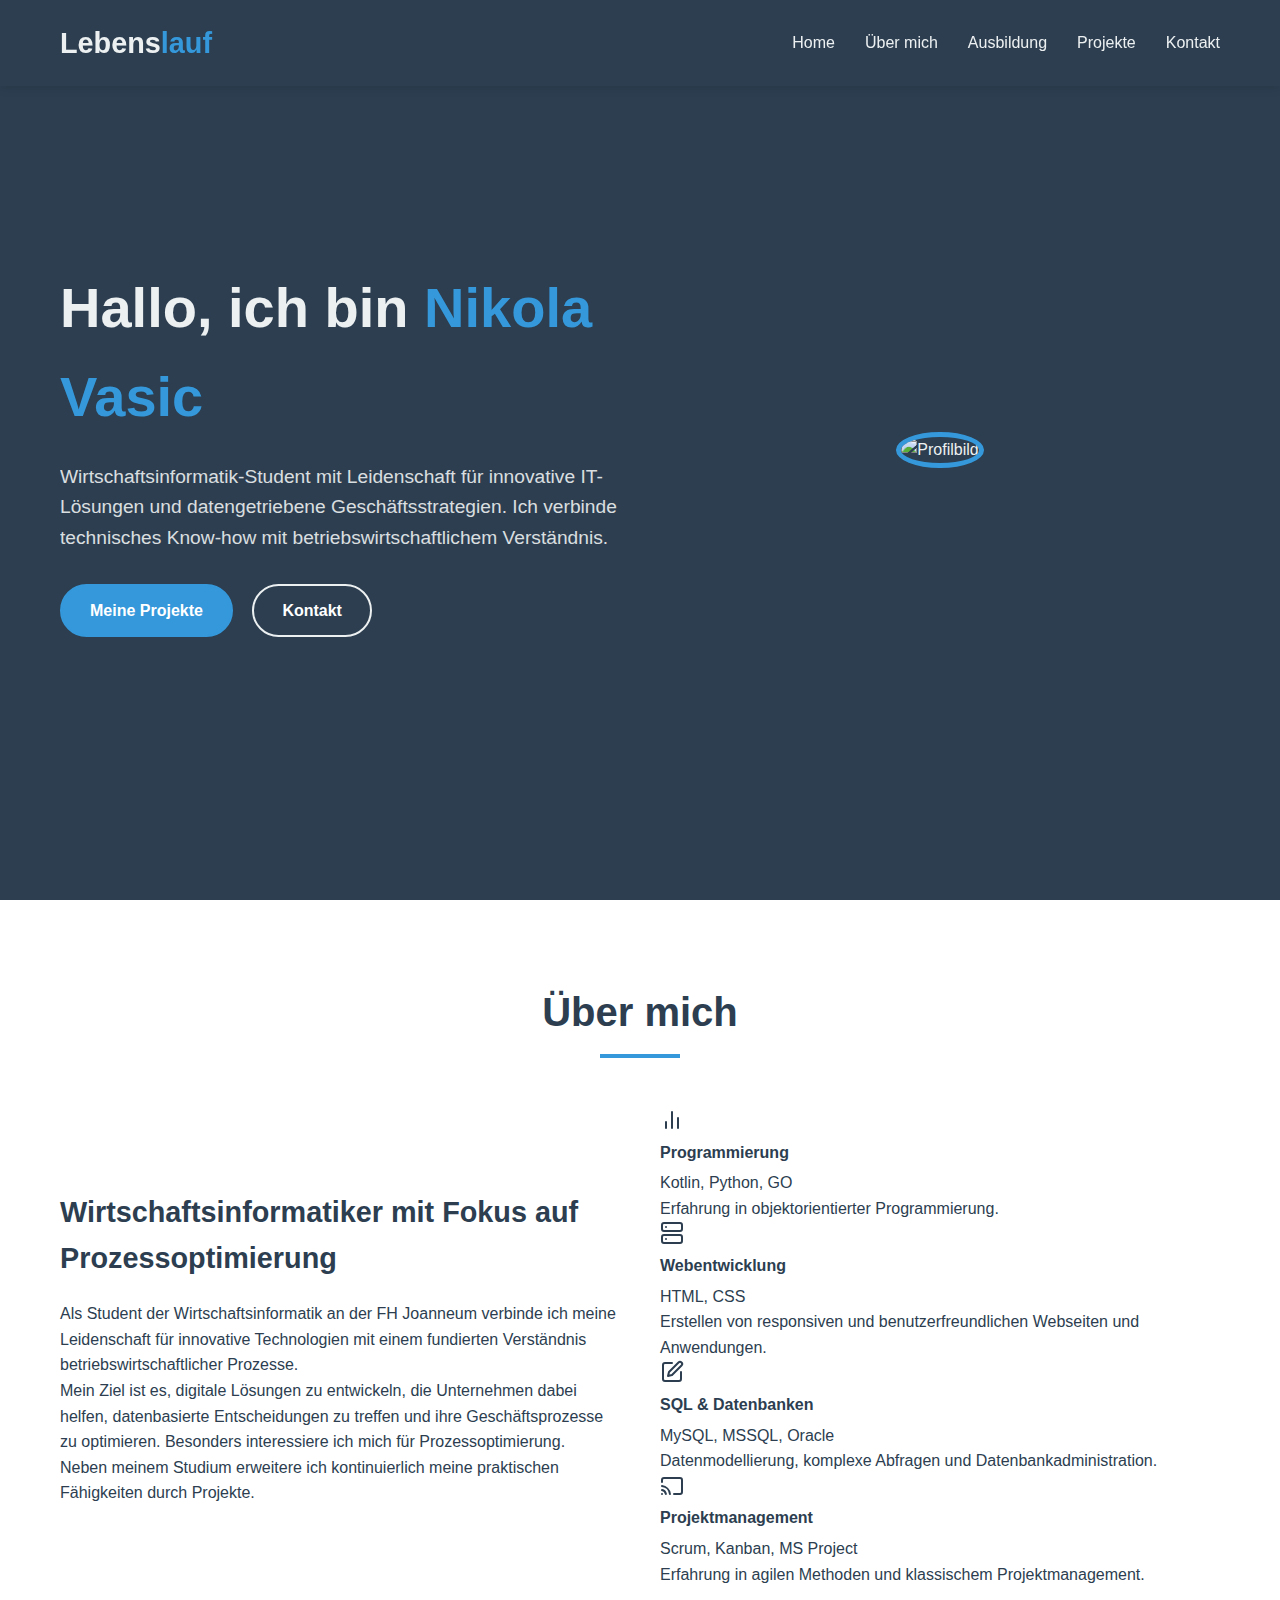
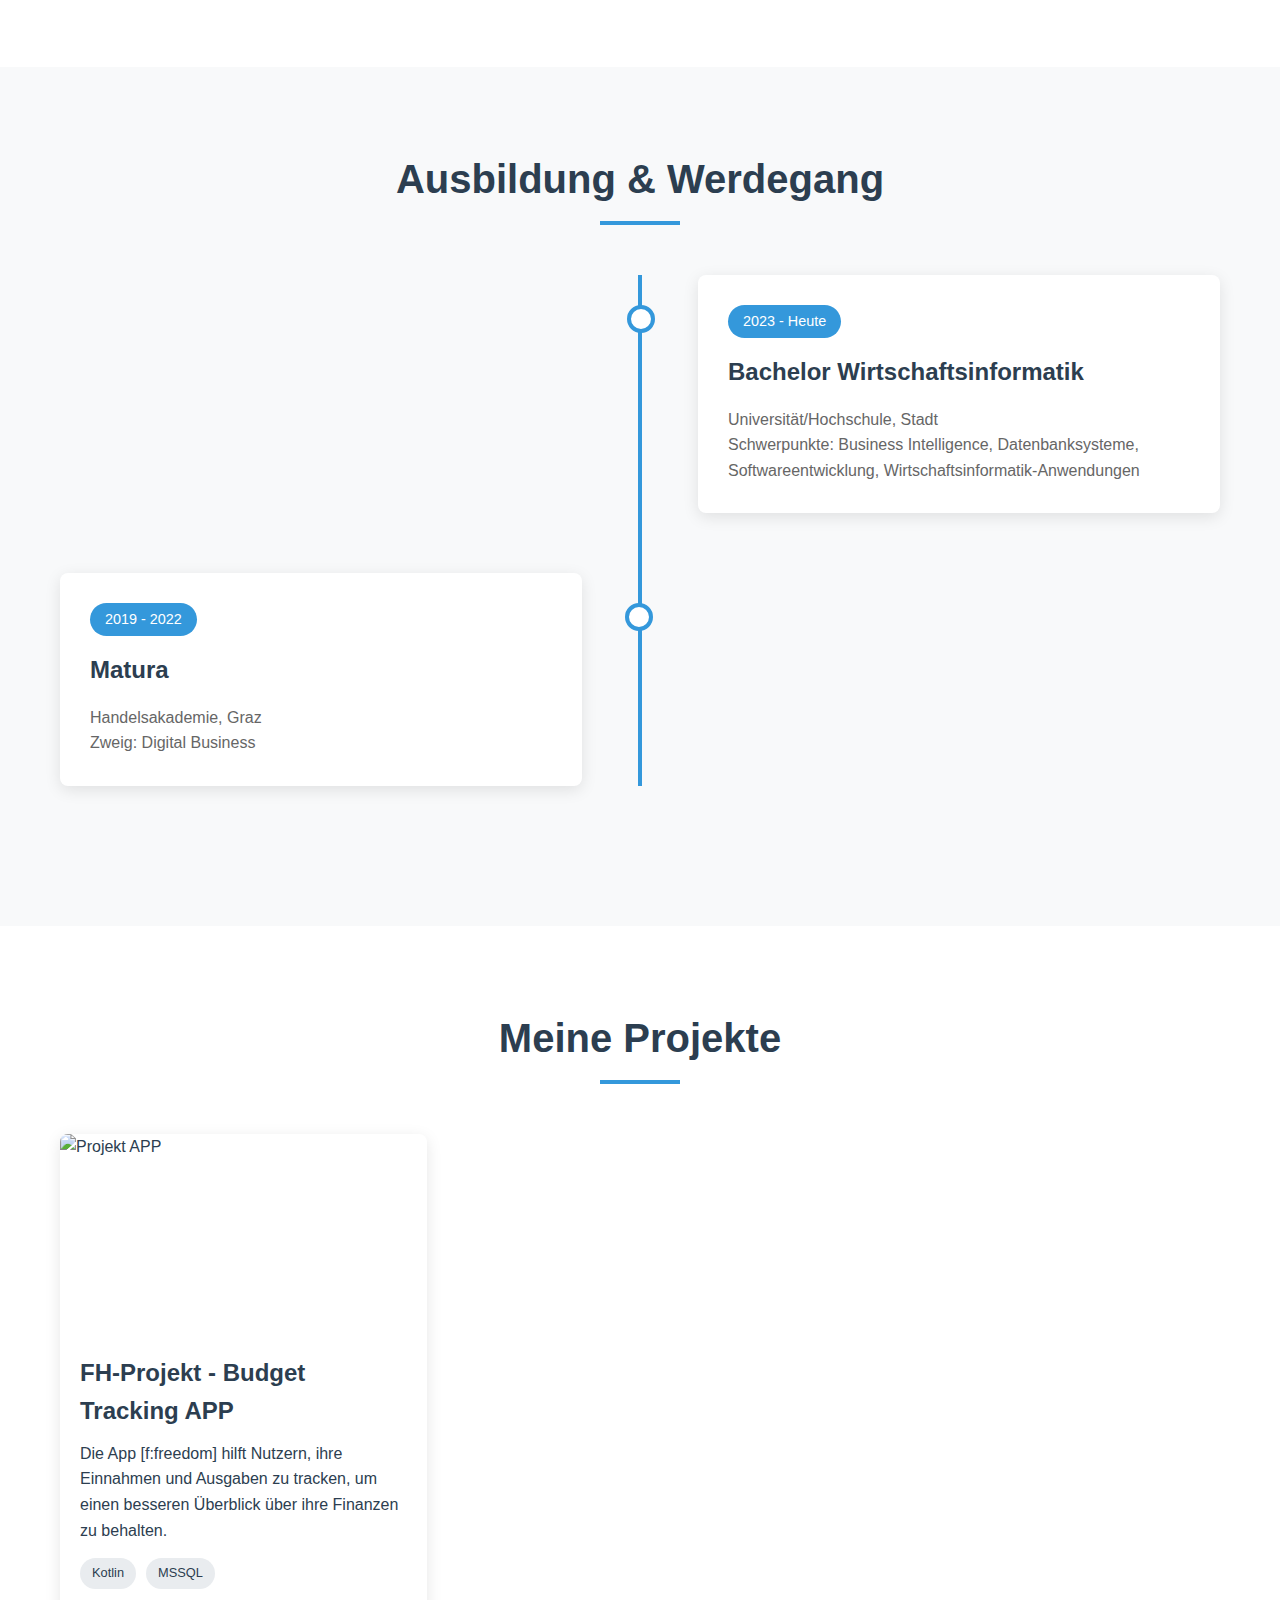
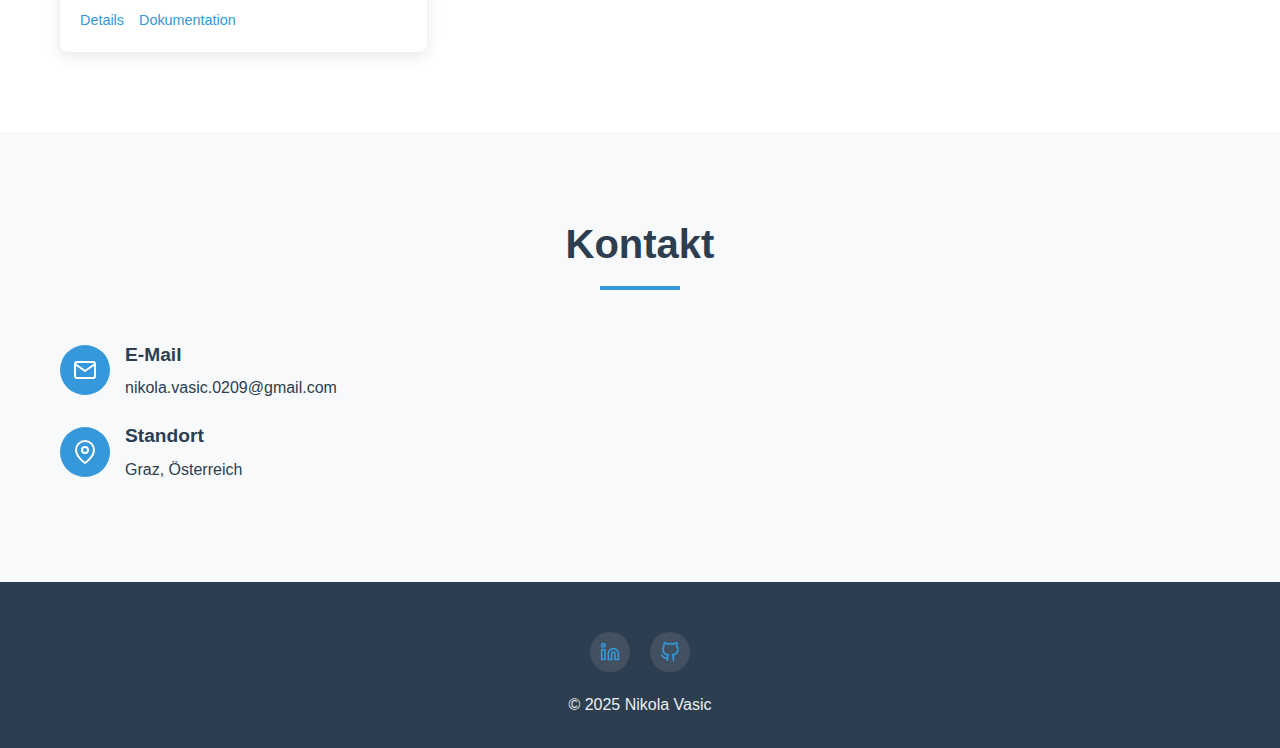
==== index.html @ 1c7de9d7 "Rename CV.html to index.html" ====
<!DOCTYPE html>
<html lang="de">
<head>
    <meta charset="UTF-8">
    <meta name="viewport" content="width=device-width, initial-scale=1.0">
    <title>Mein Portfolio | Wirtschaftsinformatik</title>
    <link rel="stylesheet" href="styles.css">
</head>
<body>
    <!-- Header und Navigation -->
    <header id="header">
        <div class="container">
            <nav>
                <div class="logo">Lebens<span>lauf</span></div>
                <ul class="nav-links">
                    <li><a href="#home">Home</a></li>
                    <li><a href="#about">Über mich</a></li>
                    <li><a href="#education">Ausbildung</a></li>
                    <li><a href="#projects">Projekte</a></li>
                    <li><a href="#contact">Kontakt</a></li>
                </ul>
            </nav>
        </div>
    </header>

    <!-- Home/Hero Sektion -->
    <section id="home" class="section">
        <div class="container">
            <div class="hero-content">
                <div class="hero-text">
                    <h1>Hallo, ich bin <span>Nikola Vasic</span></h1>
                    <p>Wirtschaftsinformatik-Student mit Leidenschaft für innovative IT-Lösungen und datengetriebene Geschäftsstrategien. Ich verbinde technisches Know-how mit betriebswirtschaftlichem Verständnis.</p>
                    <div class="hero-buttons">
                        <a href="#projects" class="btn">Meine Projekte</a>
                        <a href="#contact" class="btn btn-secondary">Kontakt</a>
                    </div>
                </div>
                <div class="hero-image">
                    <img src="/api/placeholder/400/400" alt="Profilbild">
                </div>
            </div>
        </div>
    </section>

    <!-- Über mich Sektion -->
    <section id="about" class="section">
        <div class="container">
            <h2 class="section-title">Über mich</h2>
            <div class="about-content">
                <div class="about-text">
                    <h3>Wirtschaftsinformatiker mit Fokus auf Prozessoptimierung</h3>
                    <p>Als Student der Wirtschaftsinformatik an der FH Joanneum verbinde ich meine Leidenschaft für innovative Technologien mit einem fundierten Verständnis betriebswirtschaftlicher Prozesse.</p>
                    <p>Mein Ziel ist es, digitale Lösungen zu entwickeln, die Unternehmen dabei helfen, datenbasierte Entscheidungen zu treffen und ihre Geschäftsprozesse zu optimieren. Besonders interessiere ich mich für Prozessoptimierung.</p>
                    <p>Neben meinem Studium erweitere ich kontinuierlich meine praktischen Fähigkeiten durch Projekte.</p>
                </div>
                <div class="about-skills">
                    <div class="skills-grid">
                        <div class="skill-card">
                            <div class="skill-icon">
                                <svg xmlns="http://www.w3.org/2000/svg" width="24" height="24" viewBox="0 0 24 24" fill="none" stroke="currentColor" stroke-width="2" stroke-linecap="round" stroke-linejoin="round"><path d="M18 20V10"></path><path d="M12 20V4"></path><path d="M6 20v-6"></path></svg>
                            </div>
                            <h4 class="skill-name">Programmierung</h4>
                            <p class="skill-description">Kotlin, Python, GO<br>Erfahrung in objektorientierter Programmierung.</p>
                        </div>                        
                        <div class="skill-card">
                            <div class="skill-icon">
                                <svg xmlns="http://www.w3.org/2000/svg" width="24" height="24" viewBox="0 0 24 24" fill="none" stroke="currentColor" stroke-width="2" stroke-linecap="round" stroke-linejoin="round"><rect x="2" y="2" width="20" height="8" rx="2" ry="2"></rect><rect x="2" y="14" width="20" height="8" rx="2" ry="2"></rect><line x1="6" y1="6" x2="6.01" y2="6"></line><line x1="6" y1="18" x2="6.01" y2="18"></line></svg>
                            </div>
                            <h4 class="skill-name">Webentwicklung</h4>
                            <p class="skill-description">HTML, CSS<br>Erstellen von responsiven und benutzerfreundlichen Webseiten und Anwendungen.</p>
                        </div>
                        <div class="skill-card">
                            <div class="skill-icon">
                                <svg xmlns="http://www.w3.org/2000/svg" width="24" height="24" viewBox="0 0 24 24" fill="none" stroke="currentColor" stroke-width="2" stroke-linecap="round" stroke-linejoin="round"><path d="M12 3H5a2 2 0 0 0-2 2v14a2 2 0 0 0 2 2h14a2 2 0 0 0 2-2v-7"></path><path d="M18.5 2.5a2.121 2.121 0 0 1 3 3L12 15l-4 1 1-4 9.5-9.5z"></path></svg>
                            </div>
                            <h4 class="skill-name">SQL & Datenbanken</h4>
                            <p class="skill-description">MySQL, MSSQL, Oracle<br>Datenmodellierung, komplexe Abfragen und Datenbankadministration.</p>
                        </div>                        
                        <div class="skill-card">
                            <div class="skill-icon">
                                <svg xmlns="http://www.w3.org/2000/svg" width="24" height="24" viewBox="0 0 24 24" fill="none" stroke="currentColor" stroke-width="2" stroke-linecap="round" stroke-linejoin="round"><path d="M2 16.1A5 5 0 0 1 5.9 20M2 12.05A9 9 0 0 1 9.95 20M2 8V6a2 2 0 0 1 2-2h16a2 2 0 0 1 2 2v12a2 2 0 0 1-2 2h-6"></path><line x1="2" y1="20" x2="2.01" y2="20"></line></svg>
                            </div>
                            <h4 class="skill-name">Projektmanagement</h4>
                            <p class="skill-description">Scrum, Kanban, MS Project<br>Erfahrung in agilen Methoden und klassischem Projektmanagement.</p>
                        </div>
                    </div>
                </div>
            </div>
        </div>
    </section>

    <!-- Ausbildung Sektion -->
    <section id="education" class="section">
        <div class="container">
            <h2 class="section-title">Ausbildung & Werdegang</h2>
            <div class="timeline">
                <div class="timeline-item">
                    <div class="timeline-content">
                        <span class="timeline-date">2023 - Heute</span>
                        <h3 class="timeline-title">Bachelor Wirtschaftsinformatik</h3>
                        <p class="timeline-description">Universität/Hochschule, Stadt</p>
                        <p class="timeline-description">Schwerpunkte: Business Intelligence, Datenbanksysteme, Softwareentwicklung, Wirtschaftsinformatik-Anwendungen</p>
                    </div>
                </div>
                <div class="timeline-item">
                    <div class="timeline-content">
                        <span class="timeline-date">2019 - 2022</span>
                        <h3 class="timeline-title">Matura</h3>
                        <p class="timeline-description">Handelsakademie, Graz</p>
                        <p class="timeline-description">Zweig: Digital Business</p>
                    </div>
                </div>
            </div>
        </div>
    </section>

    <!-- Projekte Sektion -->
    <section id="projects" class="section">
        <div class="container">
            <h2 class="section-title">Meine Projekte</h2>
            <div class="projects-grid">
                <div class="project-card">
                    <div class="project-image">
                        <img src="/Users/vaske/Desktop/Bewerbung/Logo_f_freedom.svg" alt="Projekt APP">
                    </div>
                    <div class="project-details">
                        <h3> FH-Projekt - Budget Tracking APP </h3>
                        <p>Die App [f:freedom] hilft Nutzern, ihre Einnahmen und Ausgaben zu tracken, um einen besseren Überblick über ihre Finanzen zu behalten.</p>
                        <div class="project-tags">
                            <span class="project-tag">Kotlin</span>
                            <span class="project-tag">MSSQL</span>
                        </div>
                        <div class="project-links">
                            <a href="#">Details</a>
                            <a href="#">Dokumentation</a>
                        </div>
                    </div>
                </div>
            </div>
        </div>
    </section>

    <!-- Kontakt Sektion -->
    <section id="contact" class="section">
        <div class="container">
            <h2 class="section-title">Kontakt</h2>
            <div class="contact-content">
                <div class="contact-info">
                    <div class="contact-item">
                        <div class="contact-icon">
                            <svg xmlns="http://www.w3.org/2000/svg" width="24" height="24" viewBox="0 0 24 24" fill="none" stroke="currentColor" stroke-width="2" stroke-linecap="round" stroke-linejoin="round"><path d="M4 4h16c1.1 0 2 .9 2 2v12c0 1.1-.9 2-2 2H4c-1.1 0-2-.9-2-2V6c0-1.1.9-2 2-2z"></path><polyline points="22,6 12,13 2,6"></polyline></svg>
                        </div>
                        <div class="contact-details">
                            <h3>E-Mail</h3>
                            <p>nikola.vasic.0209@gmail.com</p>
                        </div>
                    </div>
                    <div class="contact-item">
                        <div class="contact-icon">
                            <svg xmlns="http://www.w3.org/2000/svg" width="24" height="24" viewBox="0 0 24 24" fill="none" stroke="currentColor" stroke-width="2" stroke-linecap="round" stroke-linejoin="round"><path d="M21 10c0 7-9 13-9 13s-9-6-9-13a9 9 0 0 1 18 0z"></path><circle cx="12" cy="10" r="3"></circle></svg>
                        </div>
                        <div class="contact-details">
                            <h3>Standort</h3>
                            <p>Graz, Österreich</p>
                        </div>
                    </div>
                </div>
            </div>
        </div>
    </section>
</body>
    <!-- Footer -->
    <footer>
        <div class="container">
            <div class="social-links">
                <a href="#" class="social-link">
                    <svg xmlns="https://www.linkedin.com/in/nikola-vasic-2881152a1/" width="20" height="20" viewBox="0 0 24 24" fill="none" stroke="currentColor" stroke-width="2" stroke-linecap="round" stroke-linejoin="round"><path d="M16 8a6 6 0 0 1 6 6v7h-4v-7a2 2 0 0 0-2-2 2 2 0 0 0-2 2v7h-4v-7a6 6 0 0 1 6-6z"></path><rect x="2" y="9" width="4" height="12"></rect><circle cx="4" cy="4" r="2"></circle></svg>
                </a>
                <a href="#" class="social-link">
                    <svg xmlns="https://github.com/Vaske4" width="20" height="20" viewBox="0 0 24 24" fill="none" stroke="currentColor" stroke-width="2" stroke-linecap="round" stroke-linejoin="round"><path d="M9 19c-5 1.5-5-2.5-7-3m14 6v-3.87a3.37 3.37 0 0 0-.94-2.61c3.14-.35 6.44-1.54 6.44-7A5.44 5.44 0 0 0 20 4.77 5.07 5.07 0 0 0 19.91 1S18.73.65 16 2.48a13.38 13.38 0 0 0-7 0C6.27.65 5.09 1 5.09 1A5.07 5.07 0 0 0 5 4.77a5.44 5.44 0 0 0-1.5 3.78c0 5.42 3.3 6.61 6.44 7A3.37 3.37 0 0 0 9 18.13V22"></path></svg>
                </a>
            </div>
            <p>&copy; 2025 Nikola Vasic</p>
        </div>
    </footer>
</html>
---- styles.css ----
/* Globale Variablen */
:root {
    --primary-color: #3498db;
    --secondary-color: #2c3e50;
    --accent-color: #e74c3c;
    --light-color: #ecf0f1;
    --dark-color: #2c3e50;
    --font-main: 'Segoe UI', Tahoma, Geneva, Verdana, sans-serif;
}

/* Reset und Basis-Styling */
* {
    margin: 0;
    padding: 0;
    box-sizing: border-box;
}

html {
    scroll-behavior: smooth;
}

body {
    font-family: var(--font-main);
    line-height: 1.6;
    color: var(--dark-color);
    background-color: var(--light-color);
}

a {
    text-decoration: none;
    color: var(--primary-color);
    transition: color 0.3s;
}

a:hover {
    color: var(--accent-color);
}

.container {
    max-width: 1200px;
    margin: 0 auto;
    padding: 0 20px;
}

.section {
    padding: 80px 0;
}

.section-title {
    text-align: center;
    margin-bottom: 50px;
    font-size: 2.5rem;
    color: var(--secondary-color);
    position: relative;
}

.section-title:after {
    content: '';
    display: block;
    width: 80px;
    height: 4px;
    background-color: var(--primary-color);
    margin: 10px auto;
}

/* Header und Navigation */
header {
    position: fixed;
    width: 100%;
    top: 0;
    z-index: 1000;
    background-color: var(--secondary-color);
    box-shadow: 0 2px 10px rgba(0, 0, 0, 0.1);
    transition: all 0.3s ease;
}

header.scrolled {
    padding: 10px 0;
    background-color: rgba(44, 62, 80, 0.95);
}

nav {
    display: flex;
    justify-content: space-between;
    align-items: center;
    padding: 20px 0;
}

.logo {
    font-size: 1.8rem;
    font-weight: 700;
    color: var(--light-color);
}

.logo span {
    color: var(--primary-color);
}

.nav-links {
    display: flex;
    list-style: none;
}

.nav-links li {
    margin-left: 30px;
}

.nav-links a {
    color: var(--light-color);
    font-weight: 500;
    position: relative;
}

.nav-links a:after {
    content: '';
    position: absolute;
    width: 0;
    height: 2px;
    bottom: -5px;
    left: 0;
    background-color: var(--primary-color);
    transition: width 0.3s;
}

.nav-links a:hover:after {
    width: 100%;
}

/* Hero/Home Section */
#home {
    height: 100vh;
    display: flex;
    align-items: center;
    padding-top: 80px;
    background: linear-gradient(135deg, var(--secondary-color) 0%, var(--dark-color) 100%);
    color: var(--light-color);
}

.hero-content {
    display: flex;
    align-items: center;
    justify-content: space-between;
}

.hero-text {
    flex: 1;
    padding-right: 40px;
}

.hero-image {
    flex: 1;
    text-align: center;
}

.hero-image img {
    max-width: 100%;
    border-radius: 50%;
    border: 5px solid var(--primary-color);
}

.hero-text h1 {
    font-size: 3.5rem;
    margin-bottom: 20px;
}

.hero-text p {
    font-size: 1.2rem;
    margin-bottom: 30px;
    opacity: 0.9;
}

.hero-text h1 span {
    color: var(--primary-color);
}

.btn {
    display: inline-block;
    padding: 12px 28px;
    background-color: var(--primary-color);
    color: white;
    border-radius: 30px;
    font-weight: 600;
    transition: all 0.3s;
    border: 2px solid var(--primary-color);
}

.btn:hover {
    background-color: transparent;
    color: var(--primary-color);
}

.btn-secondary {
    background-color: transparent;
    border: 2px solid var(--light-color);
    margin-left: 15px;
}

.btn-secondary:hover {
    background-color: var(--light-color);
    color: var(--secondary-color);
}

/* Über mich */
#about {
    background-color: white;
}

.about-content {
    display: flex;
    align-items: center;
    gap: 40px;
}

.about-text {
    flex: 1;
}

.about-skills {
    flex: 1;
}

.about-text h3 {
    font-size: 1.8rem;
    margin-bottom: 20px;
    color: var(--secondary-color);
}

.skill-item {
    margin-bottom: 20px;
}

.skill-name {
    display: flex;
    justify-content: space-between;
    margin-bottom: 5px;
}

.skill-bar {
    height: 10px;
    background-color: #e9ecef;
    border-radius: 5px;
    overflow: hidden;
}

.skill-progress {
    height: 100%;
    background-color: var(--primary-color);
    border-radius: 5px;
}

/* Ausbildung */
#education {
    background-color: #f8f9fa;
}

.timeline {
    position: relative;
}

.timeline:before {
    content: '';
    position: absolute;
    top: 0;
    left: 50%;
    transform: translateX(-50%);
    width: 4px;
    height: 100%;
    background-color: var(--primary-color);
}

.timeline-item {
    position: relative;
    margin-bottom: 60px;
}

.timeline-content {
    position: relative;
    width: 45%;
    padding: 30px;
    background-color: white;
    border-radius: 8px;
    box-shadow: 0 4px 16px rgba(0, 0, 0, 0.1);
}

.timeline-item:nth-child(odd) .timeline-content {
    margin-left: auto;
}

.timeline-item:before {
    content: '';
    position: absolute;
    top: 30px;
    width: 20px;
    height: 20px;
    background-color: white;
    border: 4px solid var(--primary-color);
    border-radius: 50%;
    z-index: 1;
}

.timeline-item:nth-child(odd):before {
    left: calc(50% - 13px);
}

.timeline-item:nth-child(even):before {
    right: calc(50% - 13px);
}

.timeline-date {
    display: inline-block;
    padding: 5px 15px;
    background-color: var(--primary-color);
    color: white;
    border-radius: 20px;
    font-size: 0.9rem;
    margin-bottom: 15px;
}

.timeline-title {
    font-size: 1.5rem;
    margin-bottom: 15px;
    color: var(--secondary-color);
}

.timeline-description {
    color: #666;
}

/* Projekte */
#projects {
    background-color: white;
}

.projects-grid {
    display: grid;
    grid-template-columns: repeat(auto-fill, minmax(350px, 1fr));
    gap: 30px;
}

.project-card {
    background-color: white;
    border-radius: 8px;
    overflow: hidden;
    box-shadow: 0 4px 16px rgba(0, 0, 0, 0.1);
    transition: transform 0.3s ease;
}

.project-card:hover {
    transform: translateY(-10px);
}

.project-image {
    width: 100%;
    height: 200px;
    overflow: hidden;
}

.project-image img {
    width: 100%;
    height: 100%;
    object-fit: cover;
    transition: transform 0.3s ease;
}

.project-card:hover .project-image img {
    transform: scale(1.1);
}

.project-details {
    padding: 20px;
}

.project-details h3 {
    font-size: 1.5rem;
    margin-bottom: 10px;
    color: var(--secondary-color);
}

.project-tags {
    display: flex;
    flex-wrap: wrap;
    gap: 10px;
    margin: 15px 0;
}

.project-tag {
    padding: 5px 12px;
    background-color: #e9ecef;
    border-radius: 20px;
    font-size: 0.8rem;
    color: var(--secondary-color);
}

.project-links {
    display: flex;
    gap: 15px;
    margin-top: 20px;
}

.project-links a {
    font-size: 0.9rem;
    display: flex;
    align-items: center;
    gap: 5px;
}

/* Kontakt */
#contact {
    background-color: #f8f9fa;
}

.contact-content {
    display: flex;
    gap: 40px;
}

.contact-info, .contact-form {
    flex: 1;
}

.contact-item {
    display: flex;
    align-items: center;
    margin-bottom: 20px;
}

.contact-icon {
    width: 50px;
    height: 50px;
    background-color: var(--primary-color);
    color: white;
    border-radius: 50%;
    display: flex;
    align-items: center;
    justify-content: center;
    margin-right: 15px;
}

.contact-details h3 {
    font-size: 1.2rem;
    margin-bottom: 5px;
    color: var(--secondary-color);
}

form input, form textarea {
    width: 100%;
    padding: 12px 15px;
    margin-bottom: 20px;
    border: 1px solid #ddd;
    border-radius: 8px;
    font-family: var(--font-main);
    font-size: 1rem;
}

form textarea {
    min-height: 150px;
    resize: vertical;
}

/* Footer */
footer {
    background-color: var(--secondary-color);
    color: var(--light-color);
    text-align: center;
    padding: 30px 0;
}

.social-links {
    display: flex;
    justify-content: center;
    gap: 20px;
    margin: 20px 0;
}

.social-link {
    width: 40px;
    height: 40px;
    background-color: rgba(255, 255, 255, 0.1);
    border-radius: 50%;
    display: flex;
    align-items: center;
    justify-content: center;
    transition: all 0.3s;
}

.social-link:hover {
    background-color: var(--primary-color);
    transform: translateY(-5px);
}

/* Responsives Design */
@media (max-width: 992px) {
    .hero-content, .about-content, .contact-content {
        flex-direction: column;
    }
    
    .hero-text, .about-text, .about-skills, .contact-info, .contact-form {
        padding: 0;
        margin-bottom: 30px;
    }
    
    .timeline:before {
        left: 30px;
    }
    
    .timeline-content {
        width: 85%;
        margin-left: 60px !important;
    }
    
    .timeline-item:before {
        left: 20px !important;
        right: auto !important;
    }
}

@media (max-width: 768px) {
    .nav-links {
        display: none;
    }
    
    .section-title {
        font-size: 2rem;
    }
    
    .hero-text h1 {
        font-size: 2.5rem;
    }
    
    .projects-grid {
        grid-template-columns: 1fr;
    }
}
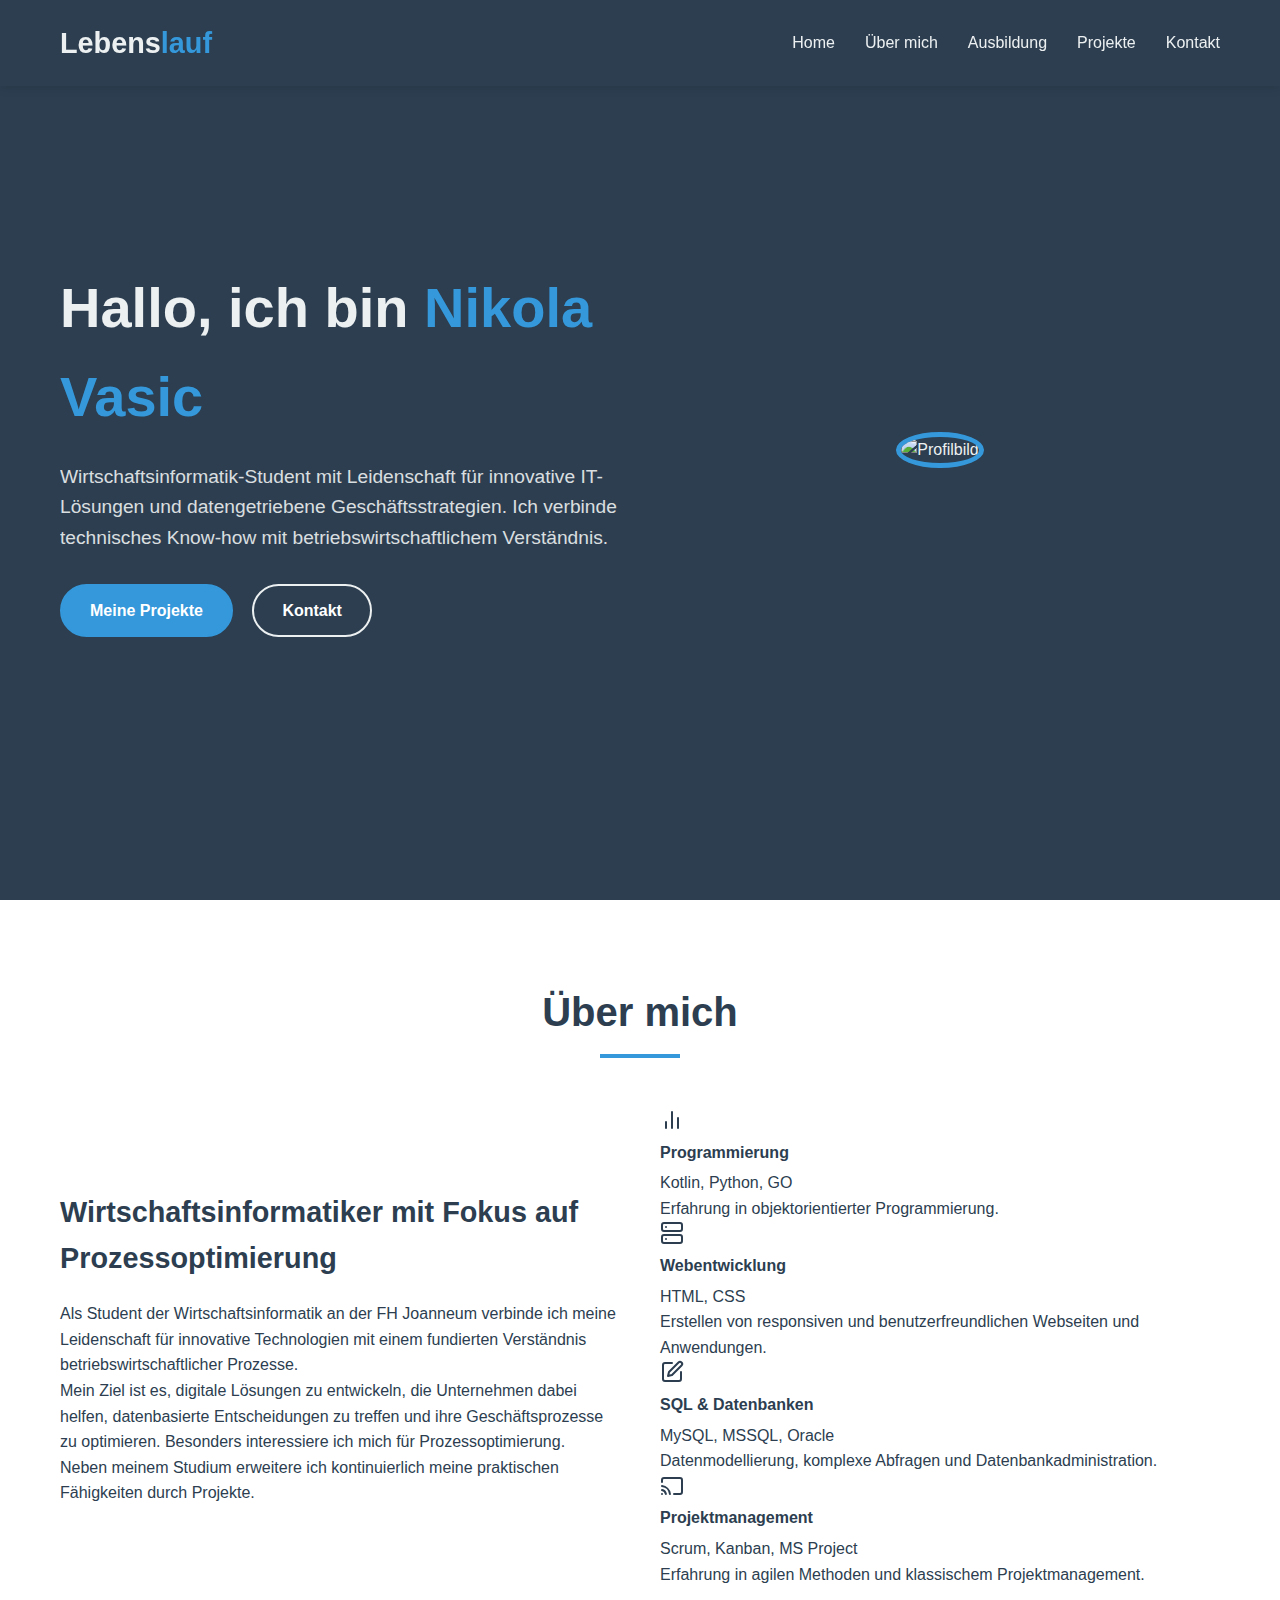
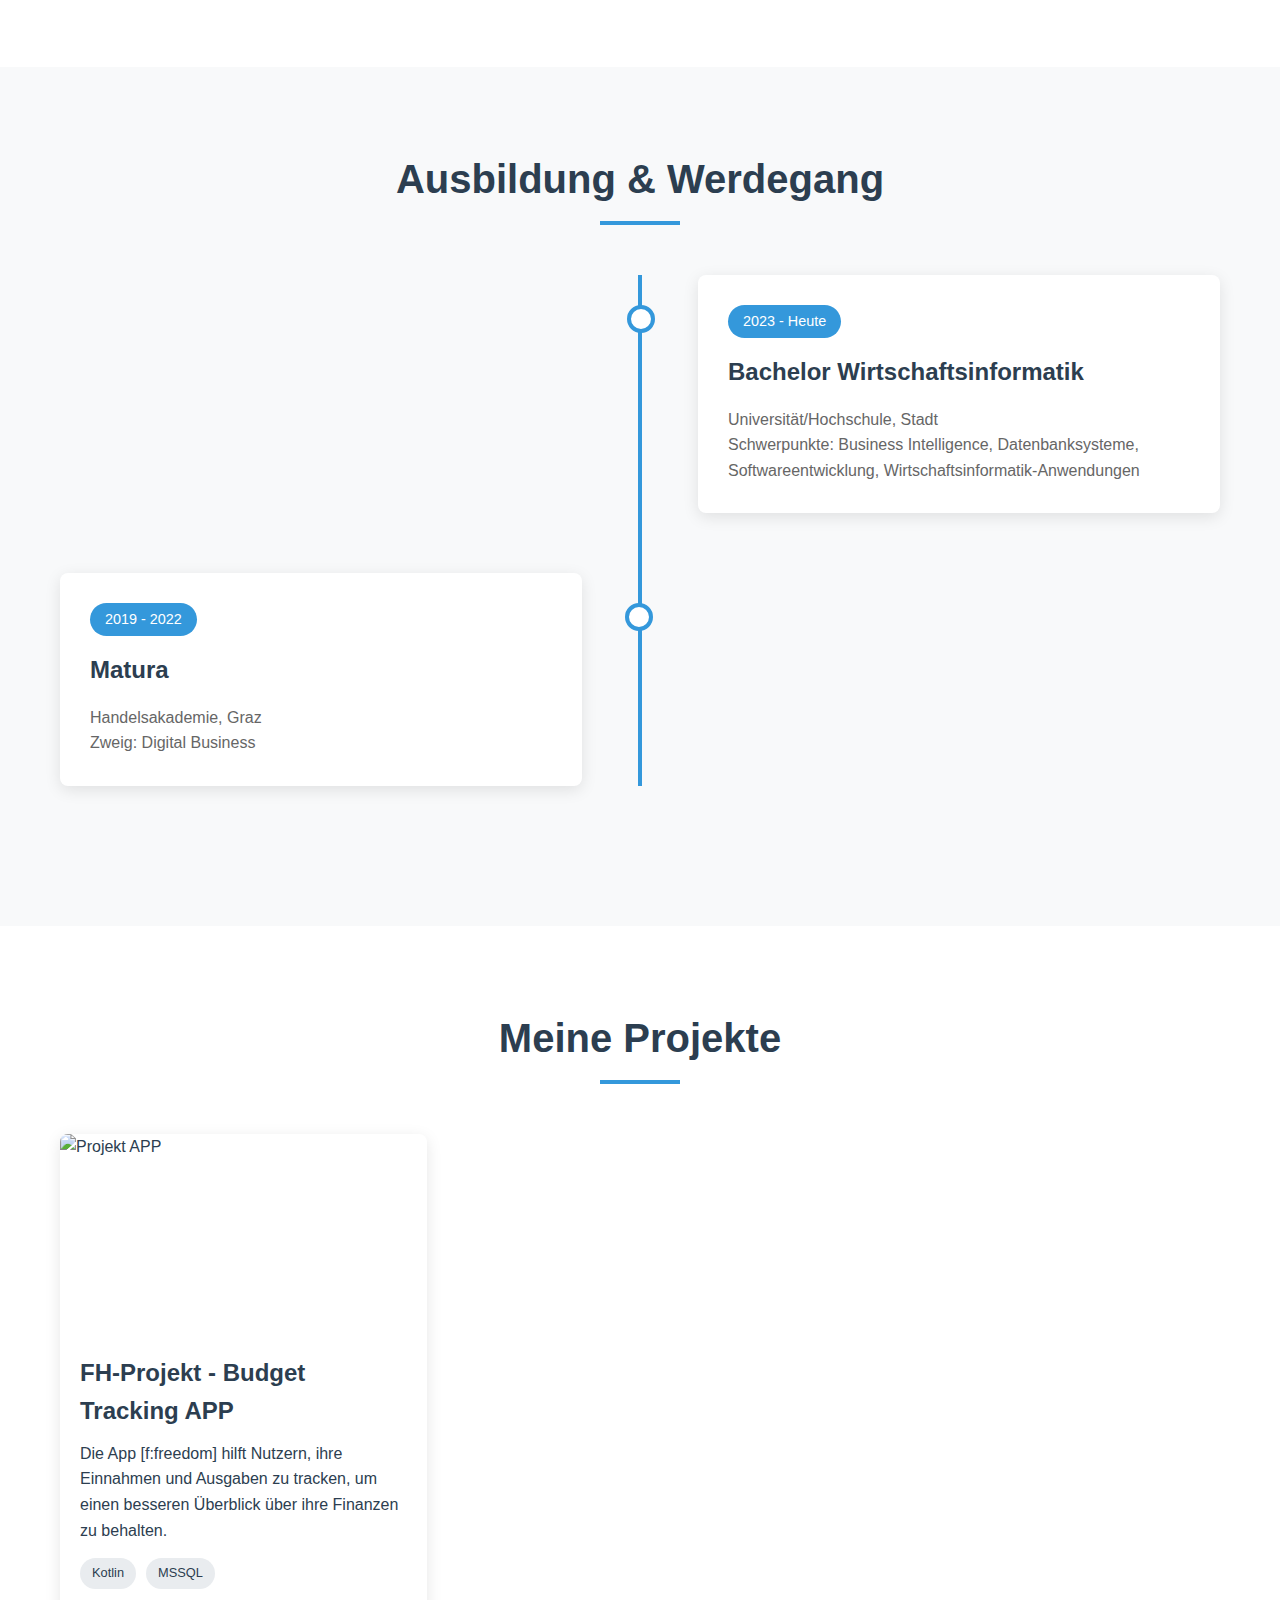
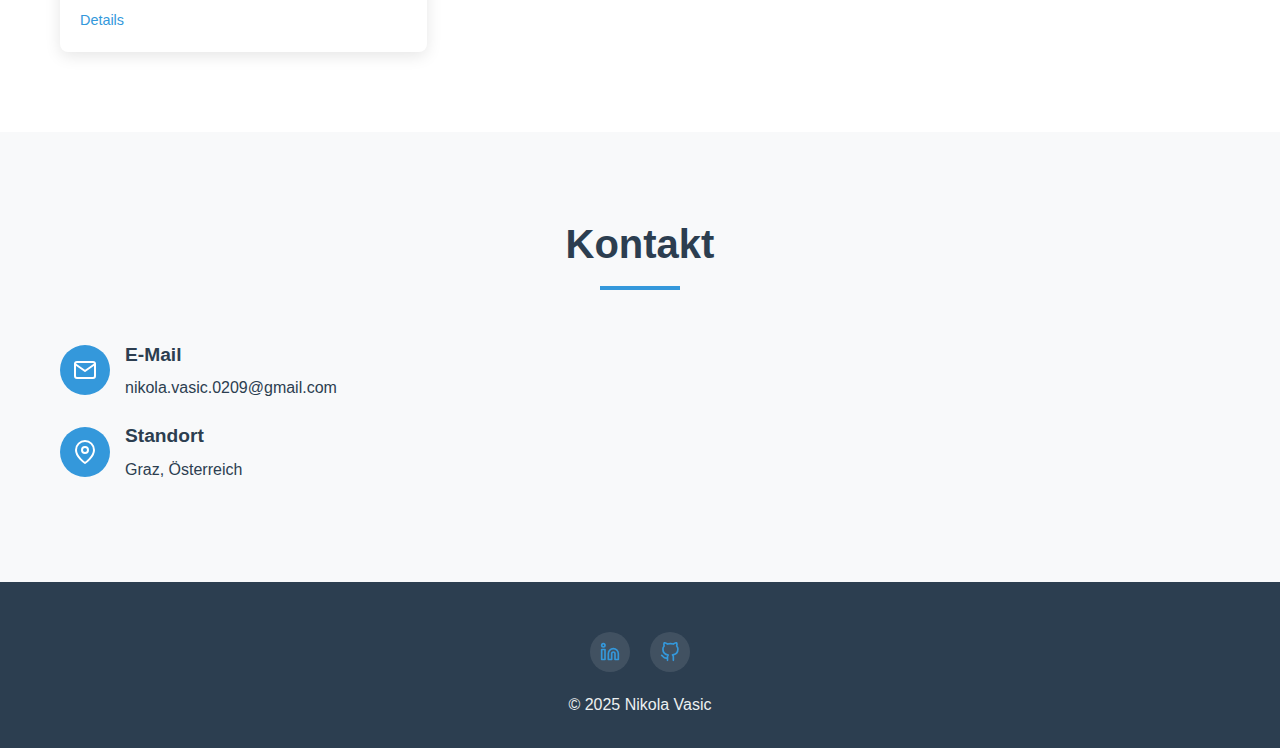
==== commit 58a87869: "Update index.html" ====
--- a/index.html
+++ b/index.html
@@ -131,8 +131,7 @@
                             <span class="project-tag">MSSQL</span>
                         </div>
                         <div class="project-links">
-                            <a href="#">Details</a>
-                            <a href="#">Dokumentation</a>
+                            <a href="/f_freedom_page/f_freedom_app.html">Details</a>
                         </div>
                     </div>
                 </div>
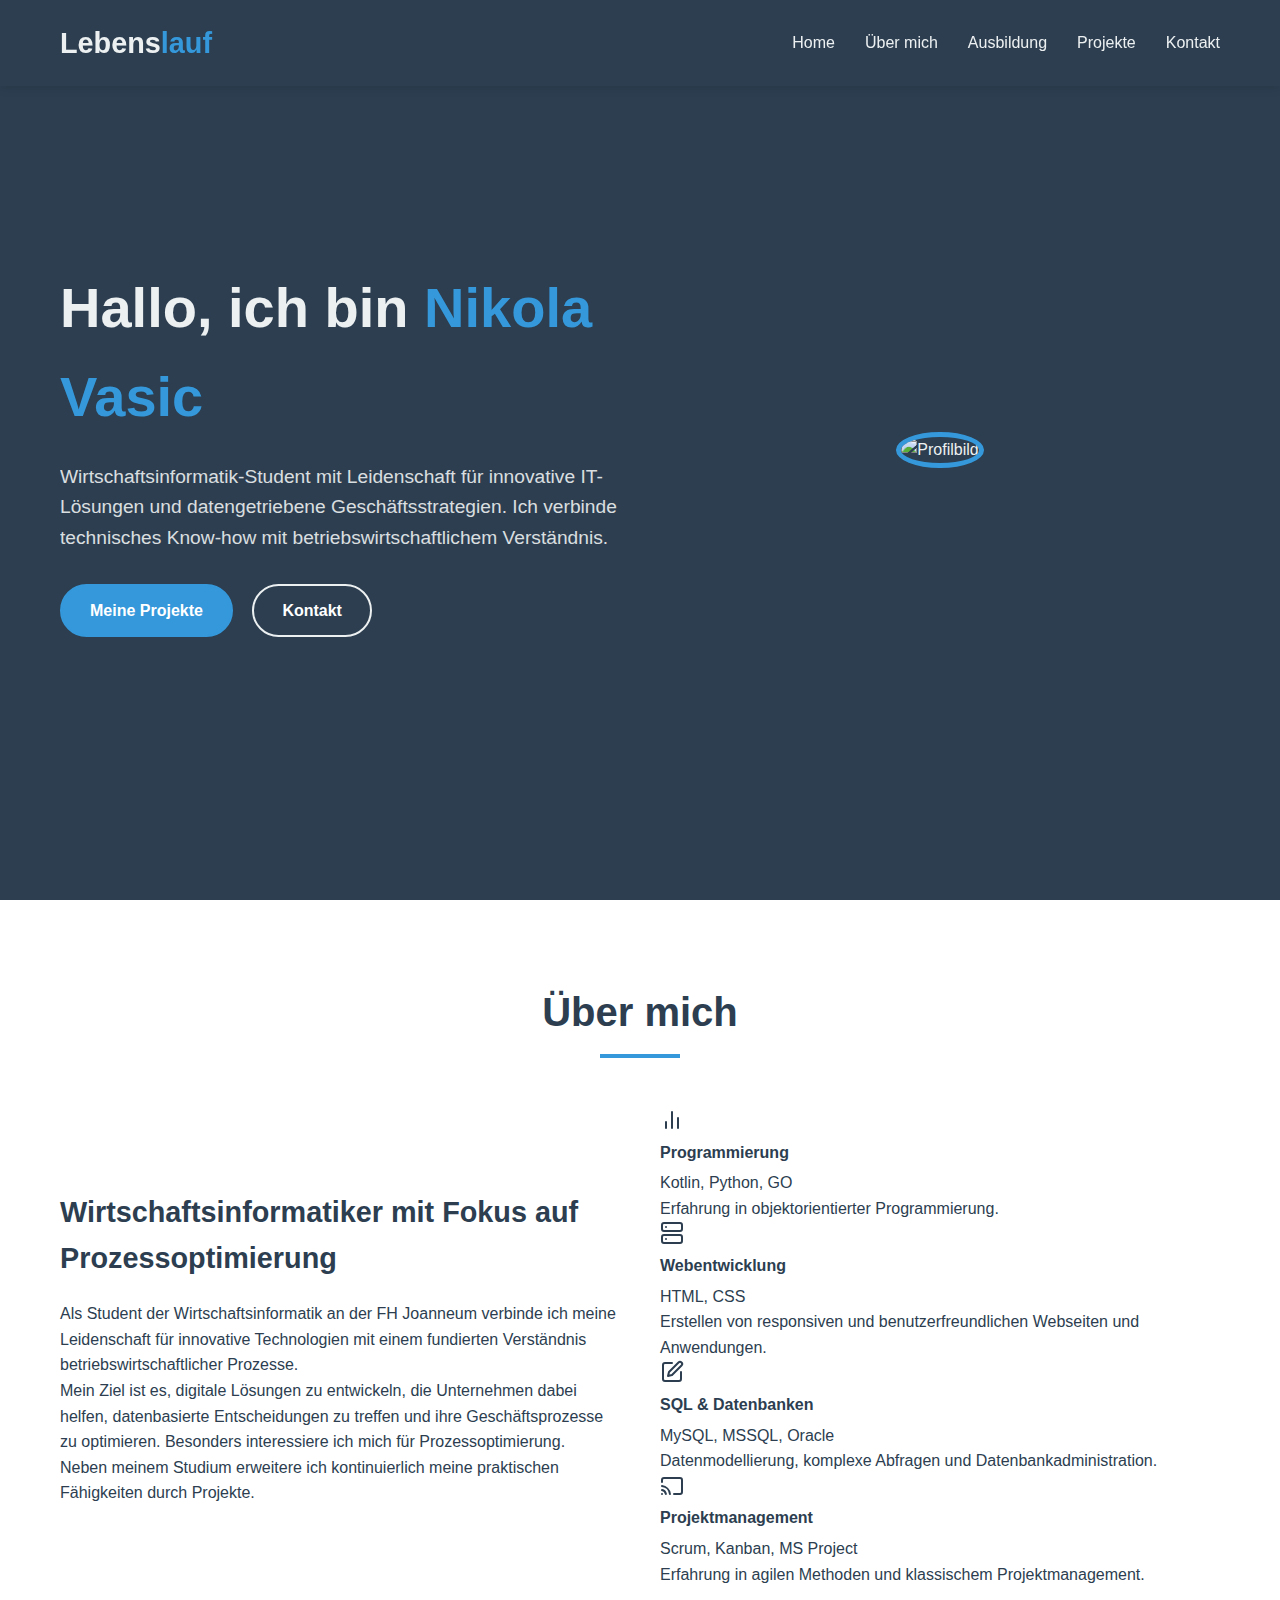
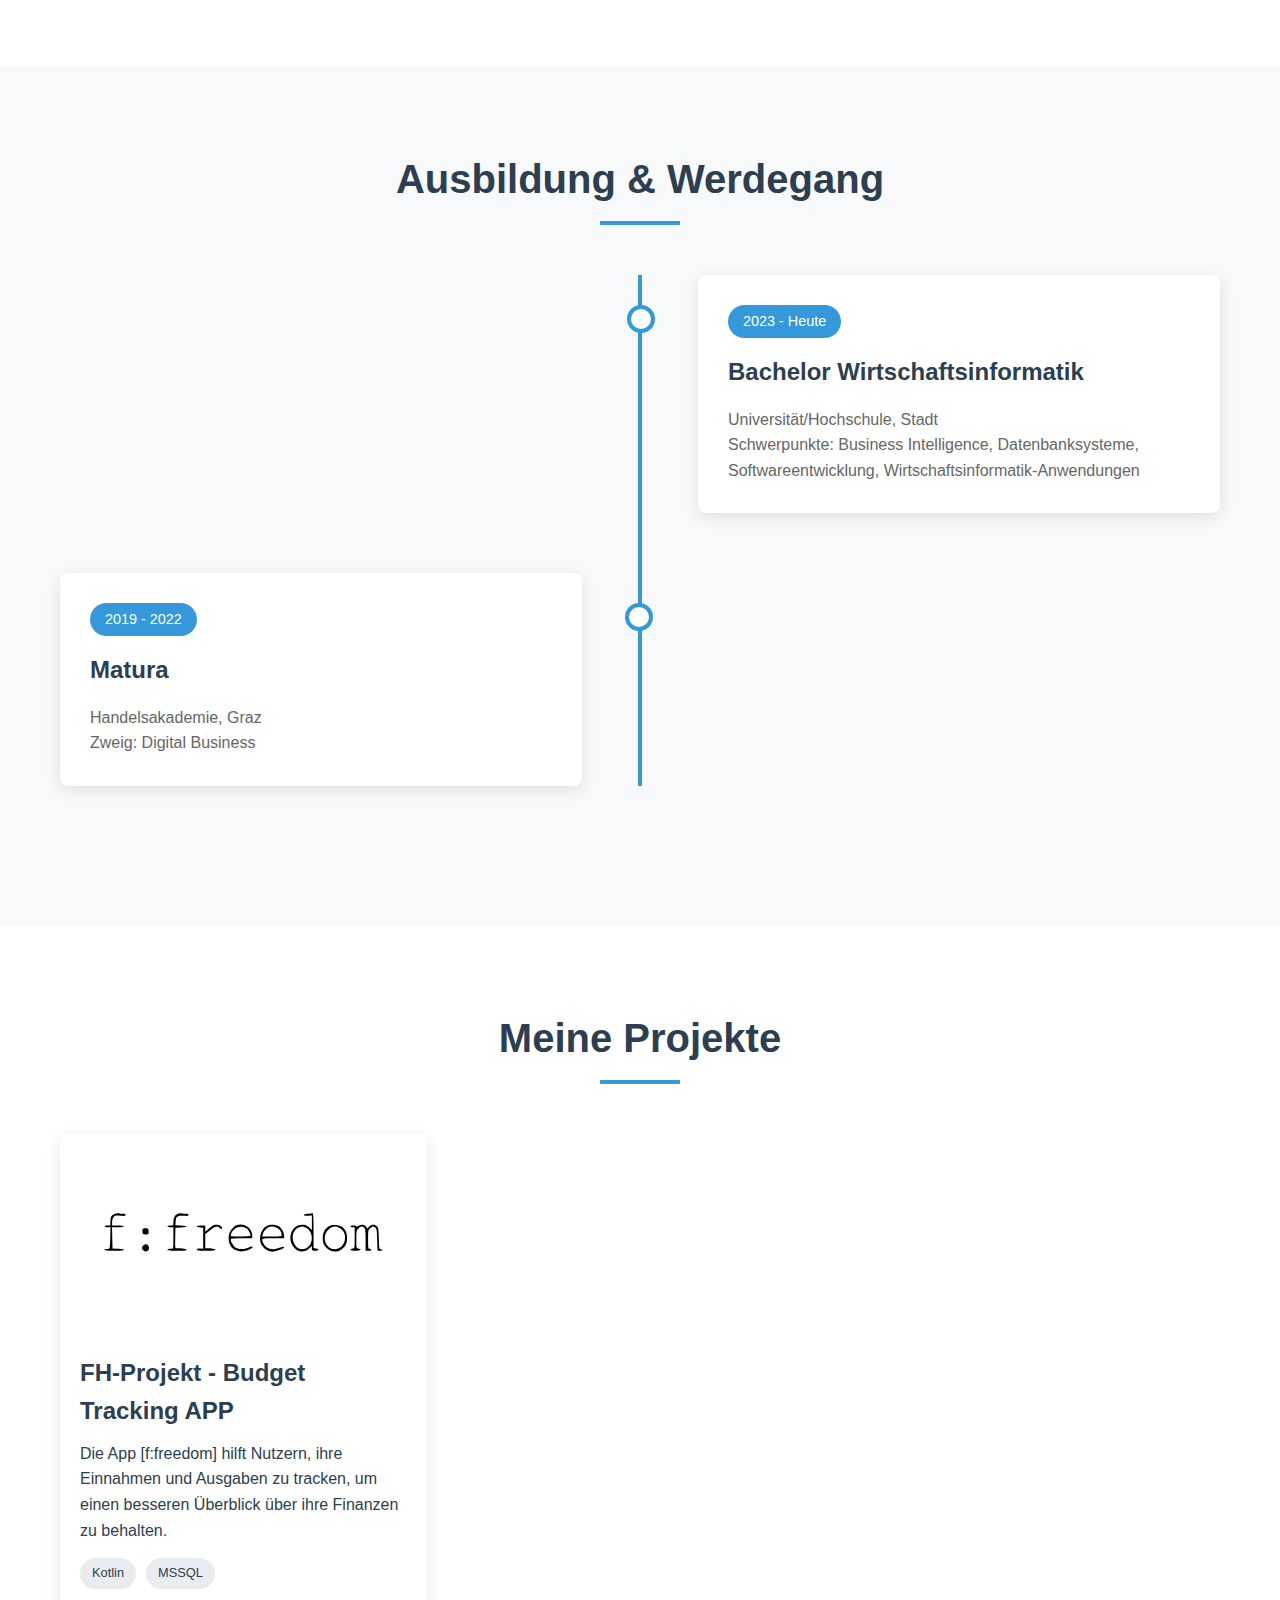
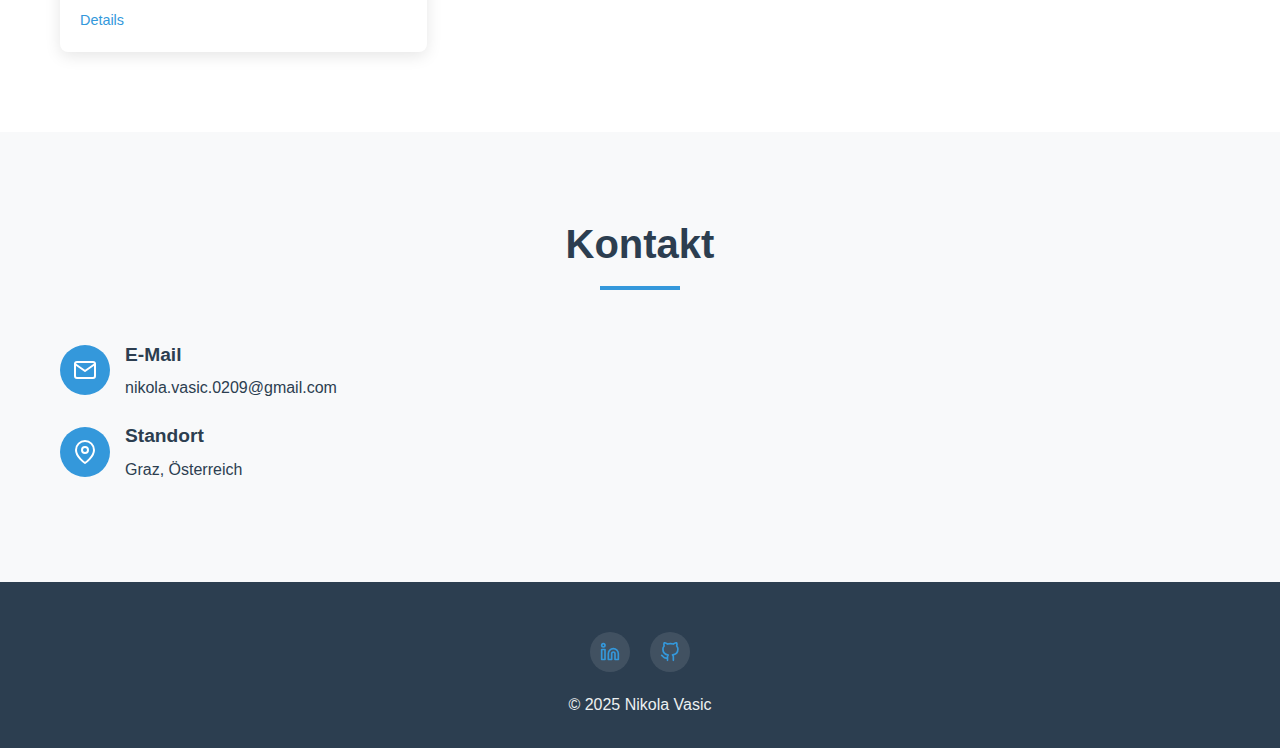
==== commit 9640eadf: "Update index.html" ====
--- a/index.html
+++ b/index.html
@@ -36,7 +36,7 @@
                     </div>
                 </div>
                 <div class="hero-image">
-                    <img src="/api/placeholder/400/400" alt="Profilbild">
+                    <img src="Profil_Bild.jpeg" alt="Profilbild">
                 </div>
             </div>
         </div>
@@ -121,7 +121,7 @@
             <div class="projects-grid">
                 <div class="project-card">
                     <div class="project-image">
-                        <img src="/Users/vaske/Desktop/Bewerbung/Logo_f_freedom.svg" alt="Projekt APP">
+                        <img src="Logo_f_freedom.svg" alt="Projekt APP">
                     </div>
                     <div class="project-details">
                         <h3> FH-Projekt - Budget Tracking APP </h3>
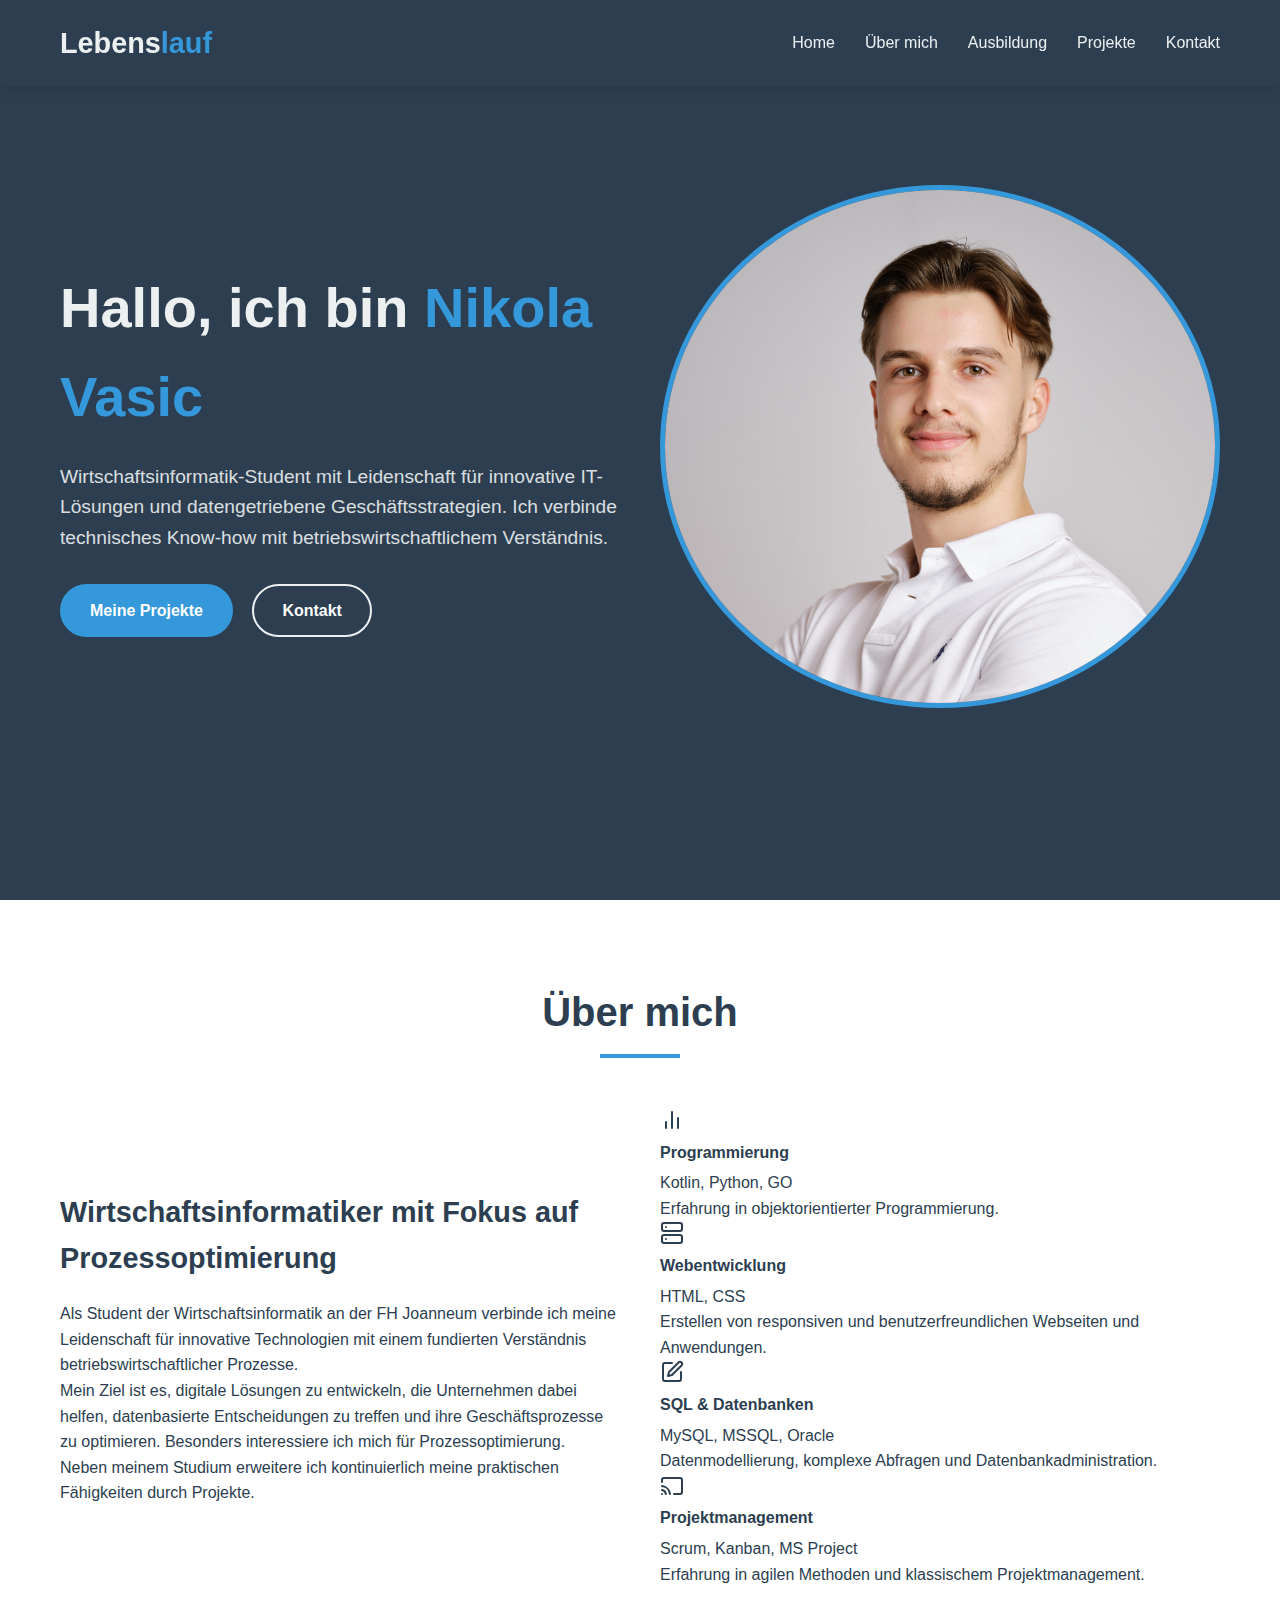
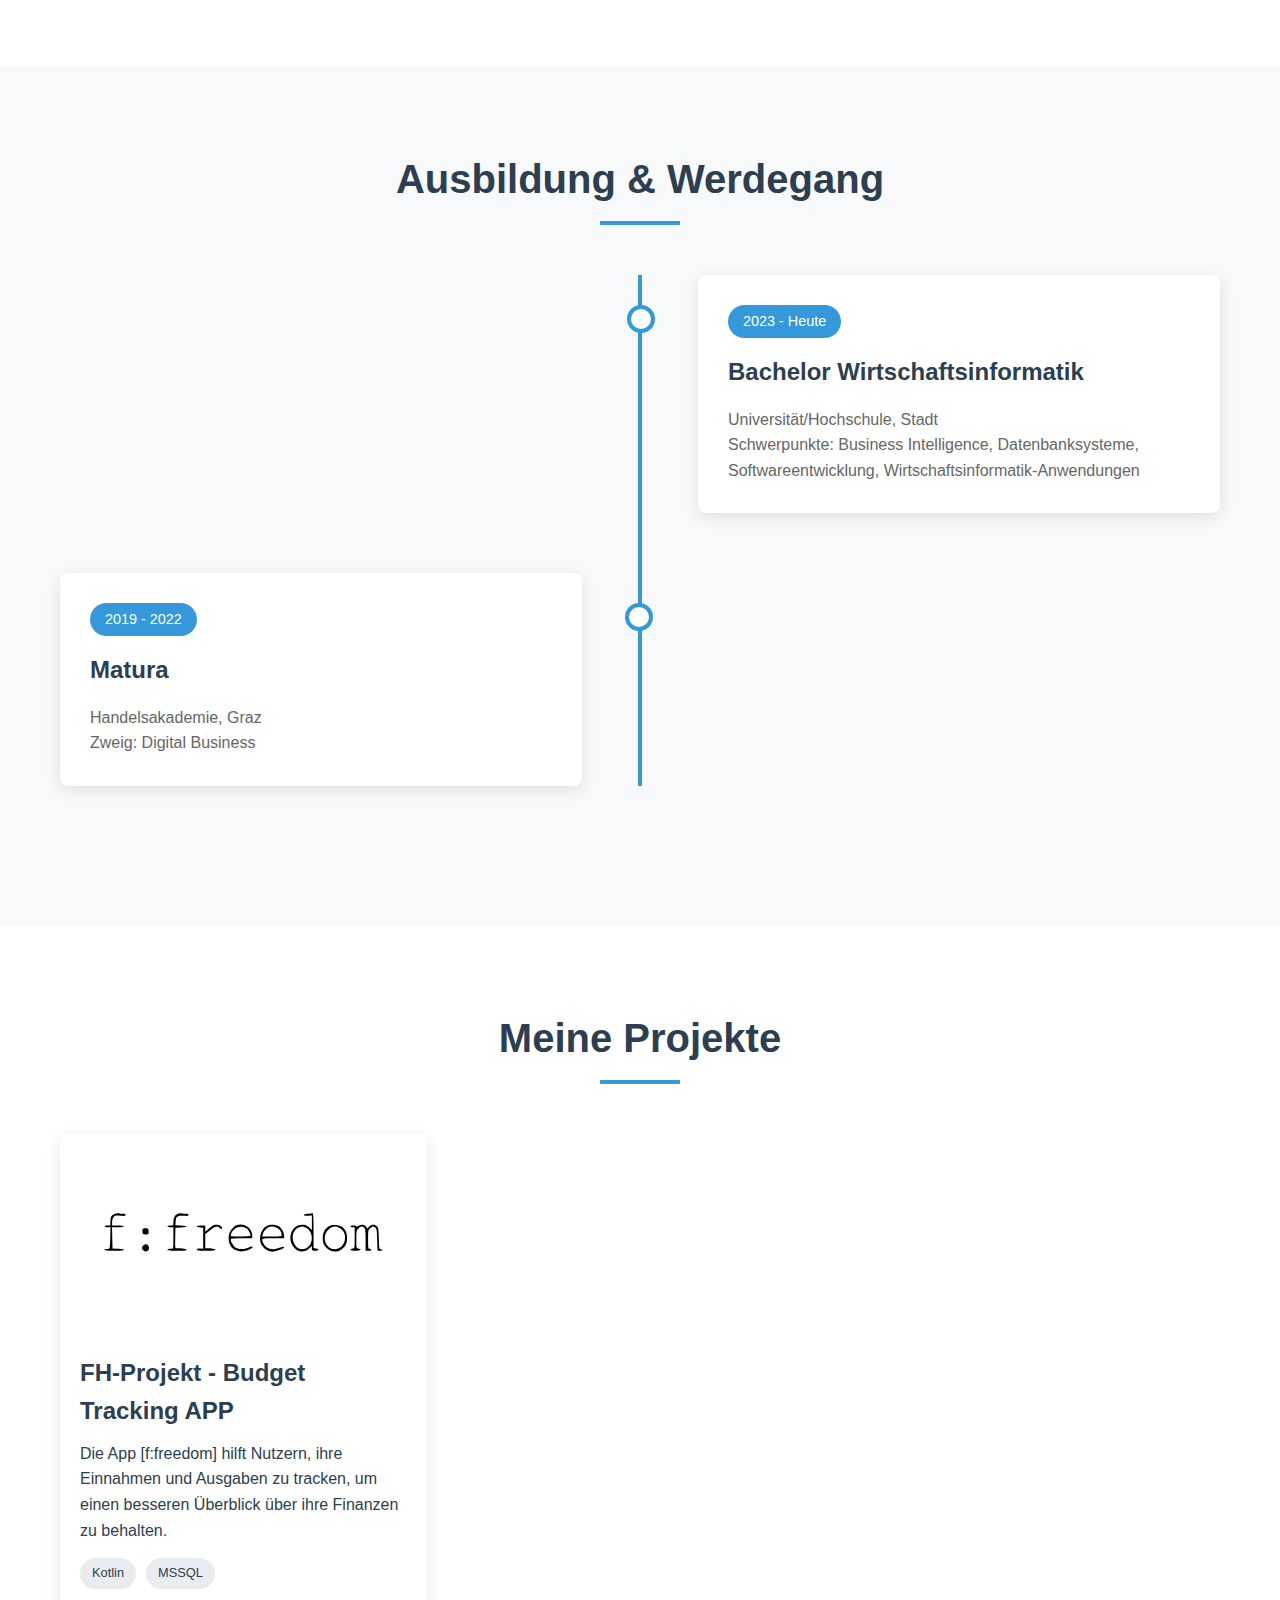
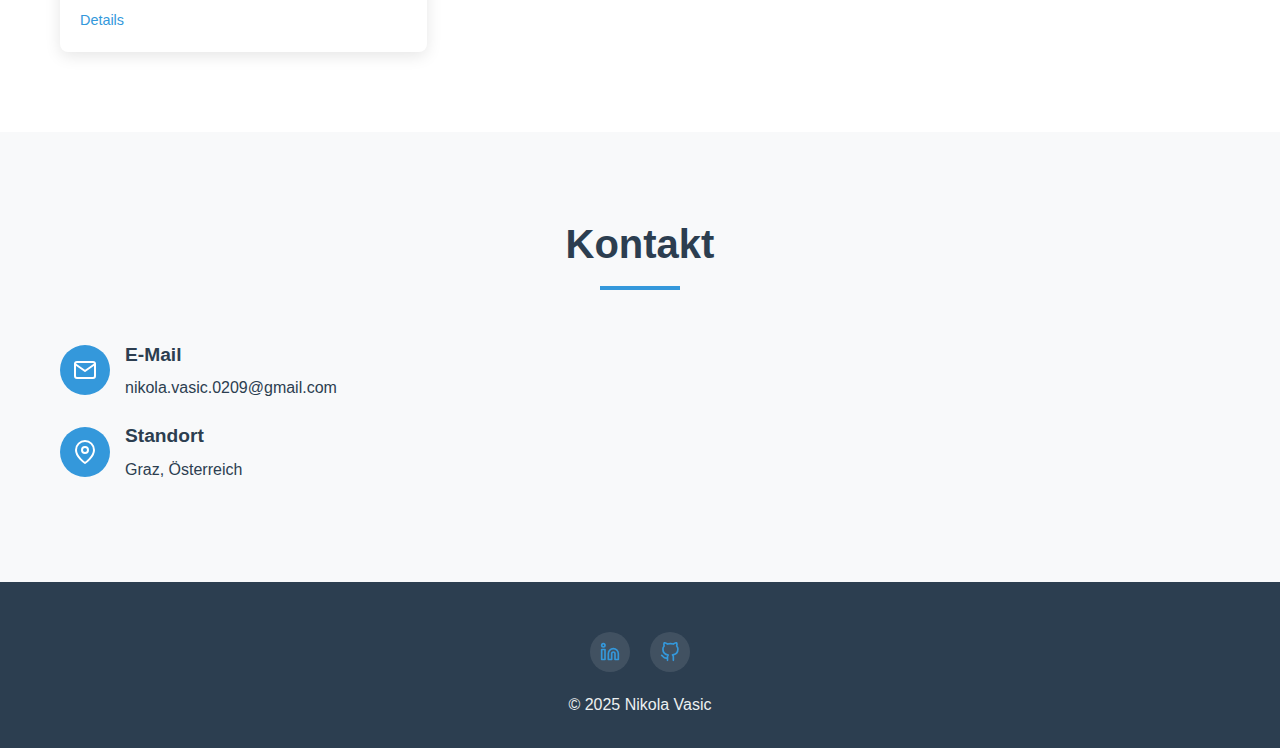
==== commit 3c6e0161: "Update index.html" ====
--- a/index.html
+++ b/index.html
@@ -131,7 +131,7 @@
                             <span class="project-tag">MSSQL</span>
                         </div>
                         <div class="project-links">
-                            <a href="/f_freedom_page/f_freedom_app.html">Details</a>
+                            <a href="https://vaske4.github.io/CV/f_freedom_page/f_freedom_app.html">Details</a>
                         </div>
                     </div>
                 </div>
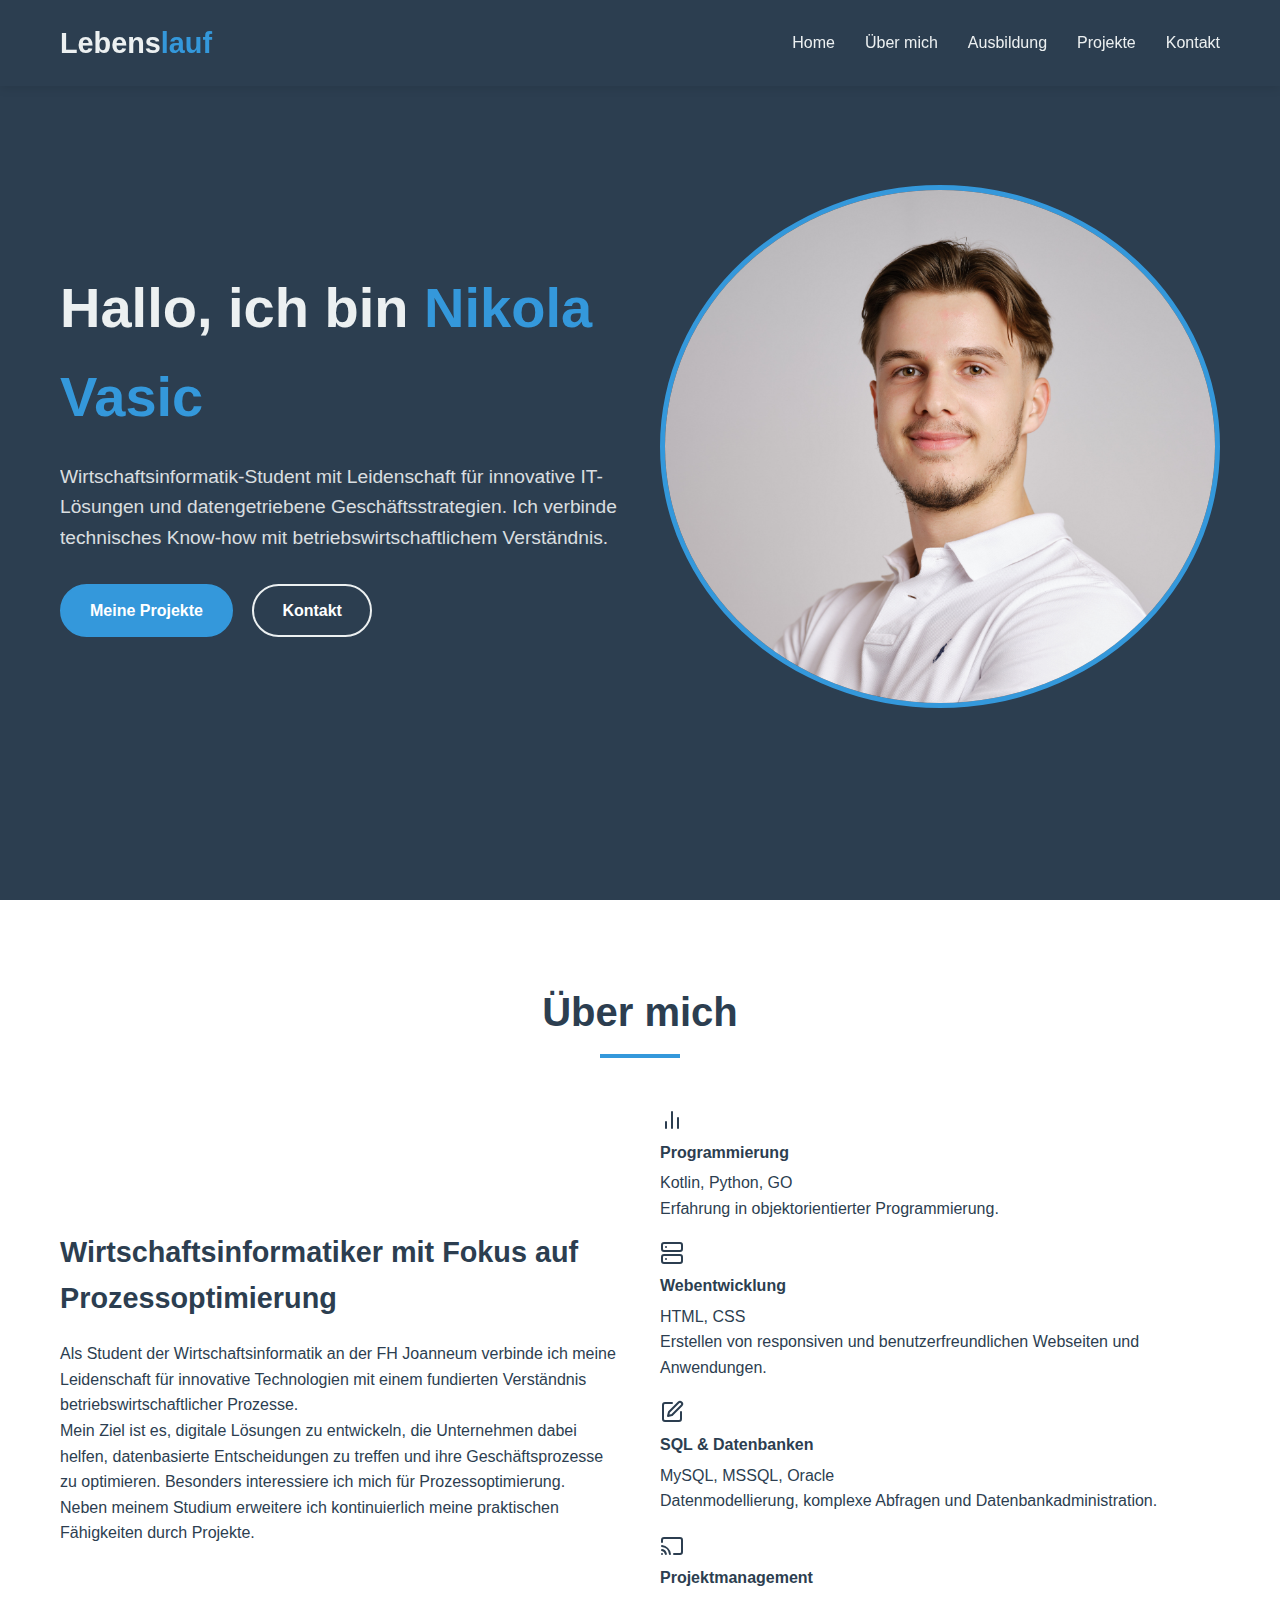
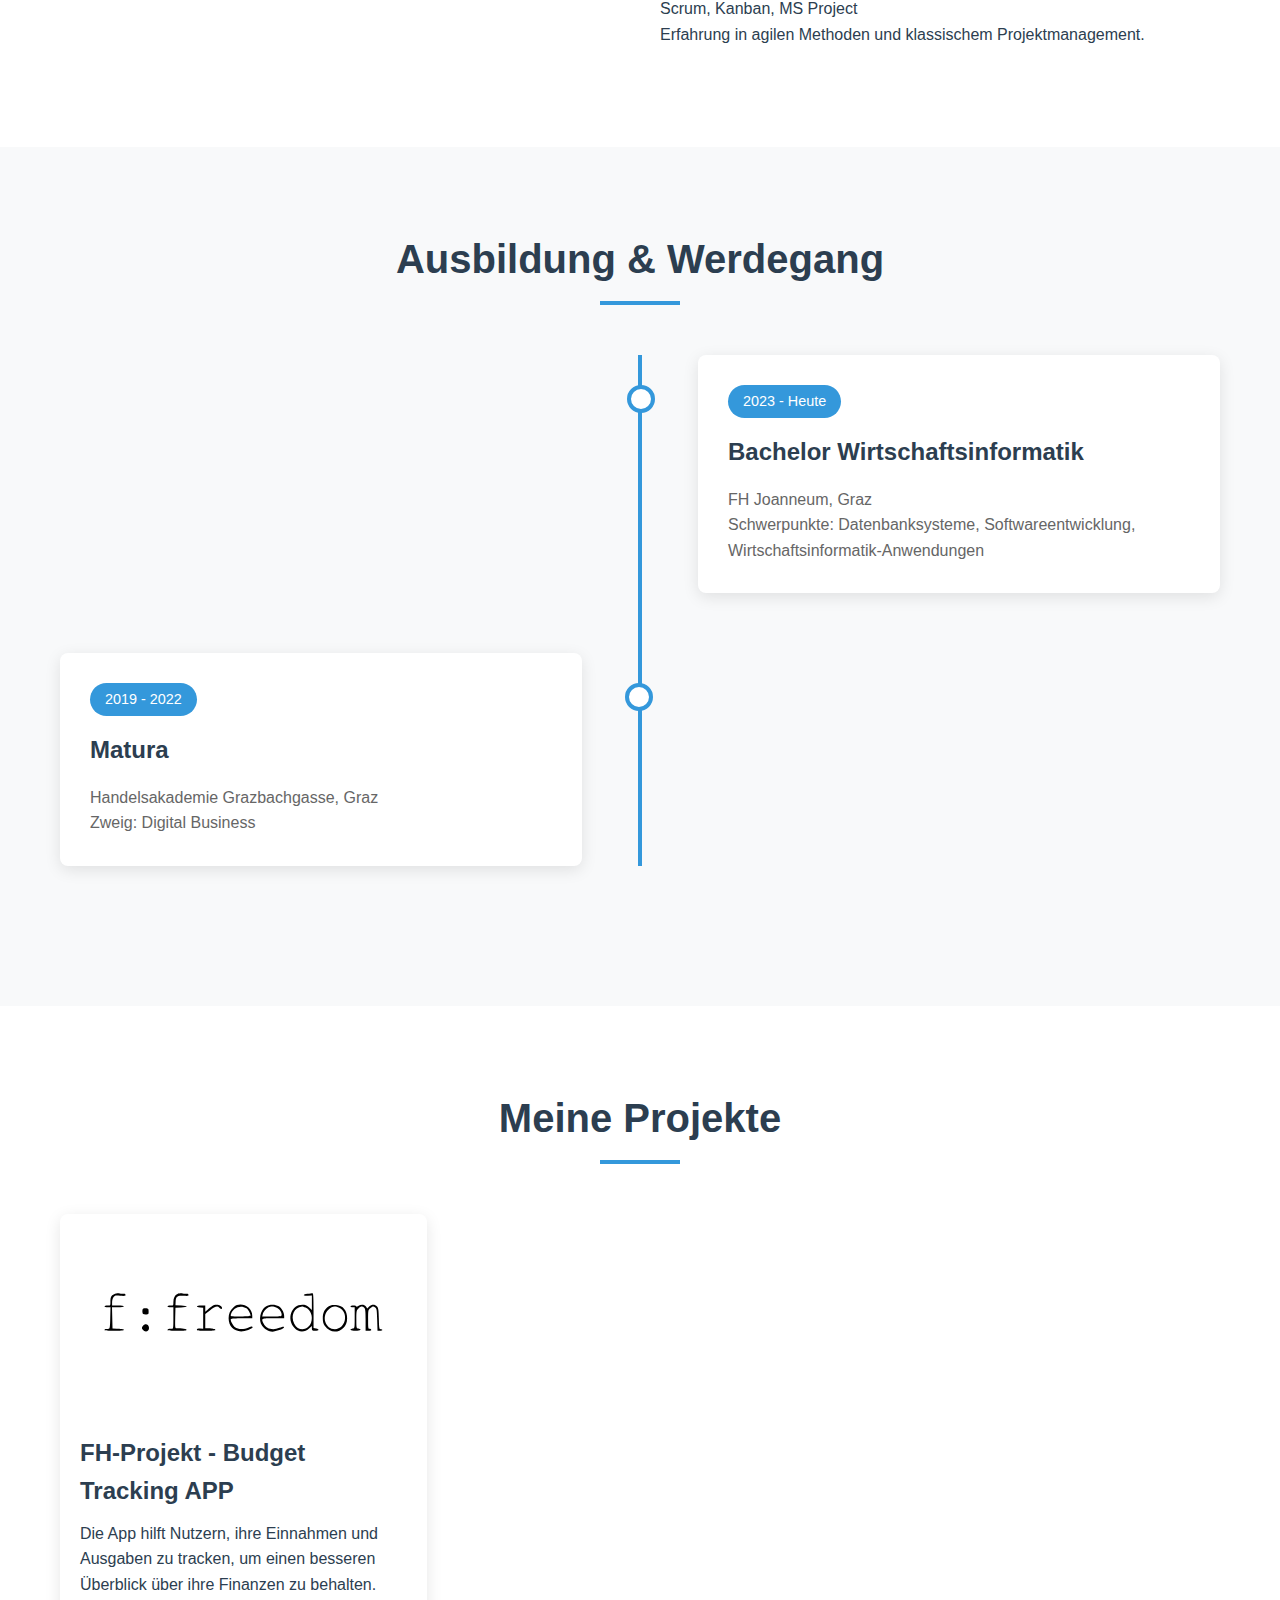
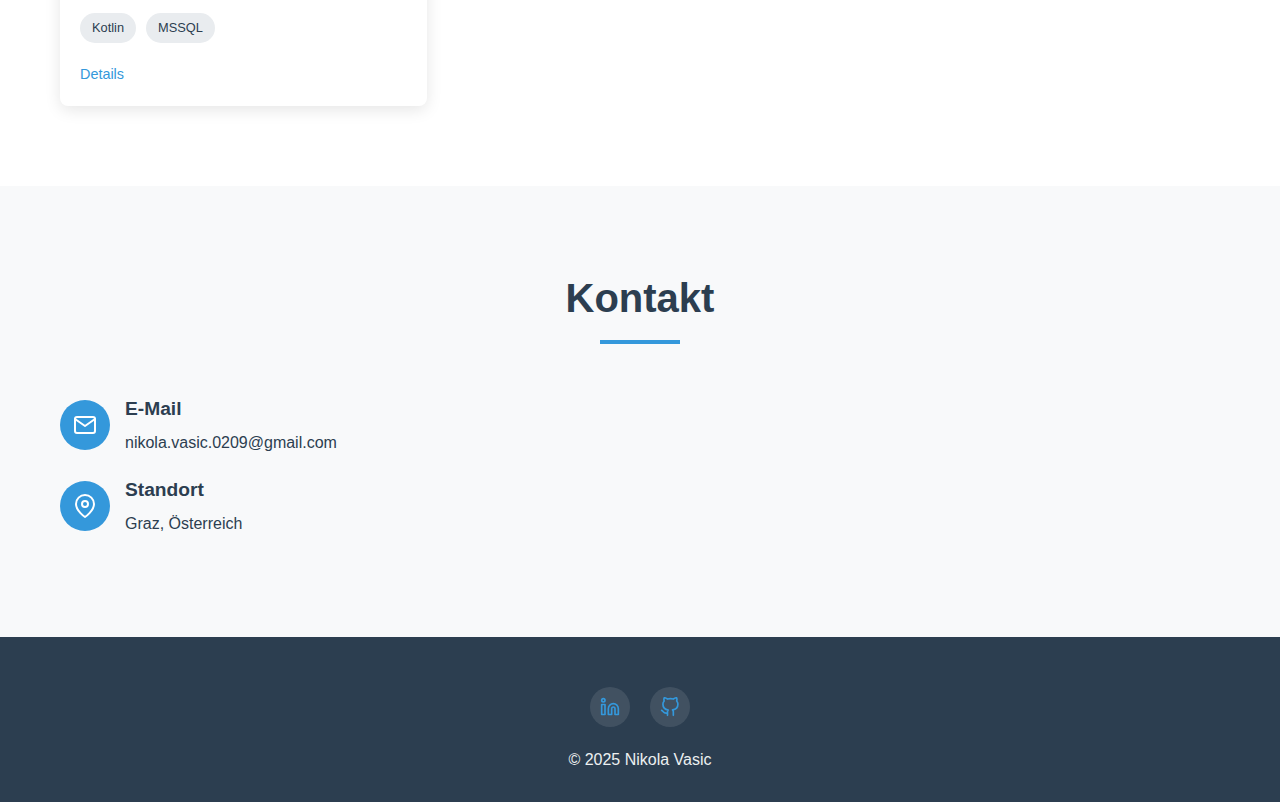
==== commit a33d21b5: "Update index.html" ====
--- a/index.html
+++ b/index.html
@@ -60,28 +60,28 @@
                                 <svg xmlns="http://www.w3.org/2000/svg" width="24" height="24" viewBox="0 0 24 24" fill="none" stroke="currentColor" stroke-width="2" stroke-linecap="round" stroke-linejoin="round"><path d="M18 20V10"></path><path d="M12 20V4"></path><path d="M6 20v-6"></path></svg>
                             </div>
                             <h4 class="skill-name">Programmierung</h4>
-                            <p class="skill-description">Kotlin, Python, GO<br>Erfahrung in objektorientierter Programmierung.</p>
+                            <p class="skill-item">Kotlin, Python, GO<br>Erfahrung in objektorientierter Programmierung.</p>
                         </div>                        
                         <div class="skill-card">
                             <div class="skill-icon">
                                 <svg xmlns="http://www.w3.org/2000/svg" width="24" height="24" viewBox="0 0 24 24" fill="none" stroke="currentColor" stroke-width="2" stroke-linecap="round" stroke-linejoin="round"><rect x="2" y="2" width="20" height="8" rx="2" ry="2"></rect><rect x="2" y="14" width="20" height="8" rx="2" ry="2"></rect><line x1="6" y1="6" x2="6.01" y2="6"></line><line x1="6" y1="18" x2="6.01" y2="18"></line></svg>
                             </div>
                             <h4 class="skill-name">Webentwicklung</h4>
-                            <p class="skill-description">HTML, CSS<br>Erstellen von responsiven und benutzerfreundlichen Webseiten und Anwendungen.</p>
+                            <p class="skill-item">HTML, CSS<br>Erstellen von responsiven und benutzerfreundlichen Webseiten und Anwendungen.</p>
                         </div>
                         <div class="skill-card">
                             <div class="skill-icon">
                                 <svg xmlns="http://www.w3.org/2000/svg" width="24" height="24" viewBox="0 0 24 24" fill="none" stroke="currentColor" stroke-width="2" stroke-linecap="round" stroke-linejoin="round"><path d="M12 3H5a2 2 0 0 0-2 2v14a2 2 0 0 0 2 2h14a2 2 0 0 0 2-2v-7"></path><path d="M18.5 2.5a2.121 2.121 0 0 1 3 3L12 15l-4 1 1-4 9.5-9.5z"></path></svg>
                             </div>
                             <h4 class="skill-name">SQL & Datenbanken</h4>
-                            <p class="skill-description">MySQL, MSSQL, Oracle<br>Datenmodellierung, komplexe Abfragen und Datenbankadministration.</p>
+                            <p class="skill-item">MySQL, MSSQL, Oracle<br>Datenmodellierung, komplexe Abfragen und Datenbankadministration.</p>
                         </div>                        
                         <div class="skill-card">
                             <div class="skill-icon">
                                 <svg xmlns="http://www.w3.org/2000/svg" width="24" height="24" viewBox="0 0 24 24" fill="none" stroke="currentColor" stroke-width="2" stroke-linecap="round" stroke-linejoin="round"><path d="M2 16.1A5 5 0 0 1 5.9 20M2 12.05A9 9 0 0 1 9.95 20M2 8V6a2 2 0 0 1 2-2h16a2 2 0 0 1 2 2v12a2 2 0 0 1-2 2h-6"></path><line x1="2" y1="20" x2="2.01" y2="20"></line></svg>
                             </div>
                             <h4 class="skill-name">Projektmanagement</h4>
-                            <p class="skill-description">Scrum, Kanban, MS Project<br>Erfahrung in agilen Methoden und klassischem Projektmanagement.</p>
+                            <p class="skill-item">Scrum, Kanban, MS Project<br>Erfahrung in agilen Methoden und klassischem Projektmanagement.</p>
                         </div>
                     </div>
                 </div>
@@ -98,15 +98,15 @@
                     <div class="timeline-content">
                         <span class="timeline-date">2023 - Heute</span>
                         <h3 class="timeline-title">Bachelor Wirtschaftsinformatik</h3>
-                        <p class="timeline-description">Universität/Hochschule, Stadt</p>
-                        <p class="timeline-description">Schwerpunkte: Business Intelligence, Datenbanksysteme, Softwareentwicklung, Wirtschaftsinformatik-Anwendungen</p>
+                        <p class="timeline-description">FH Joanneum, Graz</p>
+                        <p class="timeline-description">Schwerpunkte: Datenbanksysteme, Softwareentwicklung, Wirtschaftsinformatik-Anwendungen</p>
                     </div>
                 </div>
                 <div class="timeline-item">
                     <div class="timeline-content">
                         <span class="timeline-date">2019 - 2022</span>
                         <h3 class="timeline-title">Matura</h3>
-                        <p class="timeline-description">Handelsakademie, Graz</p>
+                        <p class="timeline-description">Handelsakademie Grazbachgasse, Graz</p>
                         <p class="timeline-description">Zweig: Digital Business</p>
                     </div>
                 </div>
@@ -125,7 +125,7 @@
                     </div>
                     <div class="project-details">
                         <h3> FH-Projekt - Budget Tracking APP </h3>
-                        <p>Die App [f:freedom] hilft Nutzern, ihre Einnahmen und Ausgaben zu tracken, um einen besseren Überblick über ihre Finanzen zu behalten.</p>
+                        <p>Die App hilft Nutzern, ihre Einnahmen und Ausgaben zu tracken, um einen besseren Überblick über ihre Finanzen zu behalten.</p>
                         <div class="project-tags">
                             <span class="project-tag">Kotlin</span>
                             <span class="project-tag">MSSQL</span>
@@ -172,10 +172,10 @@
     <footer>
         <div class="container">
             <div class="social-links">
-                <a href="#" class="social-link">
+                <a href="https://www.linkedin.com/in/nikola-vasic-2881152a1/" class="social-link">
                     <svg xmlns="https://www.linkedin.com/in/nikola-vasic-2881152a1/" width="20" height="20" viewBox="0 0 24 24" fill="none" stroke="currentColor" stroke-width="2" stroke-linecap="round" stroke-linejoin="round"><path d="M16 8a6 6 0 0 1 6 6v7h-4v-7a2 2 0 0 0-2-2 2 2 0 0 0-2 2v7h-4v-7a6 6 0 0 1 6-6z"></path><rect x="2" y="9" width="4" height="12"></rect><circle cx="4" cy="4" r="2"></circle></svg>
                 </a>
-                <a href="#" class="social-link">
+                <a href="https://github.com/Vaske4" class="social-link">
                     <svg xmlns="https://github.com/Vaske4" width="20" height="20" viewBox="0 0 24 24" fill="none" stroke="currentColor" stroke-width="2" stroke-linecap="round" stroke-linejoin="round"><path d="M9 19c-5 1.5-5-2.5-7-3m14 6v-3.87a3.37 3.37 0 0 0-.94-2.61c3.14-.35 6.44-1.54 6.44-7A5.44 5.44 0 0 0 20 4.77 5.07 5.07 0 0 0 19.91 1S18.73.65 16 2.48a13.38 13.38 0 0 0-7 0C6.27.65 5.09 1 5.09 1A5.07 5.07 0 0 0 5 4.77a5.44 5.44 0 0 0-1.5 3.78c0 5.42 3.3 6.61 6.44 7A3.37 3.37 0 0 0 9 18.13V22"></path></svg>
                 </a>
             </div>
